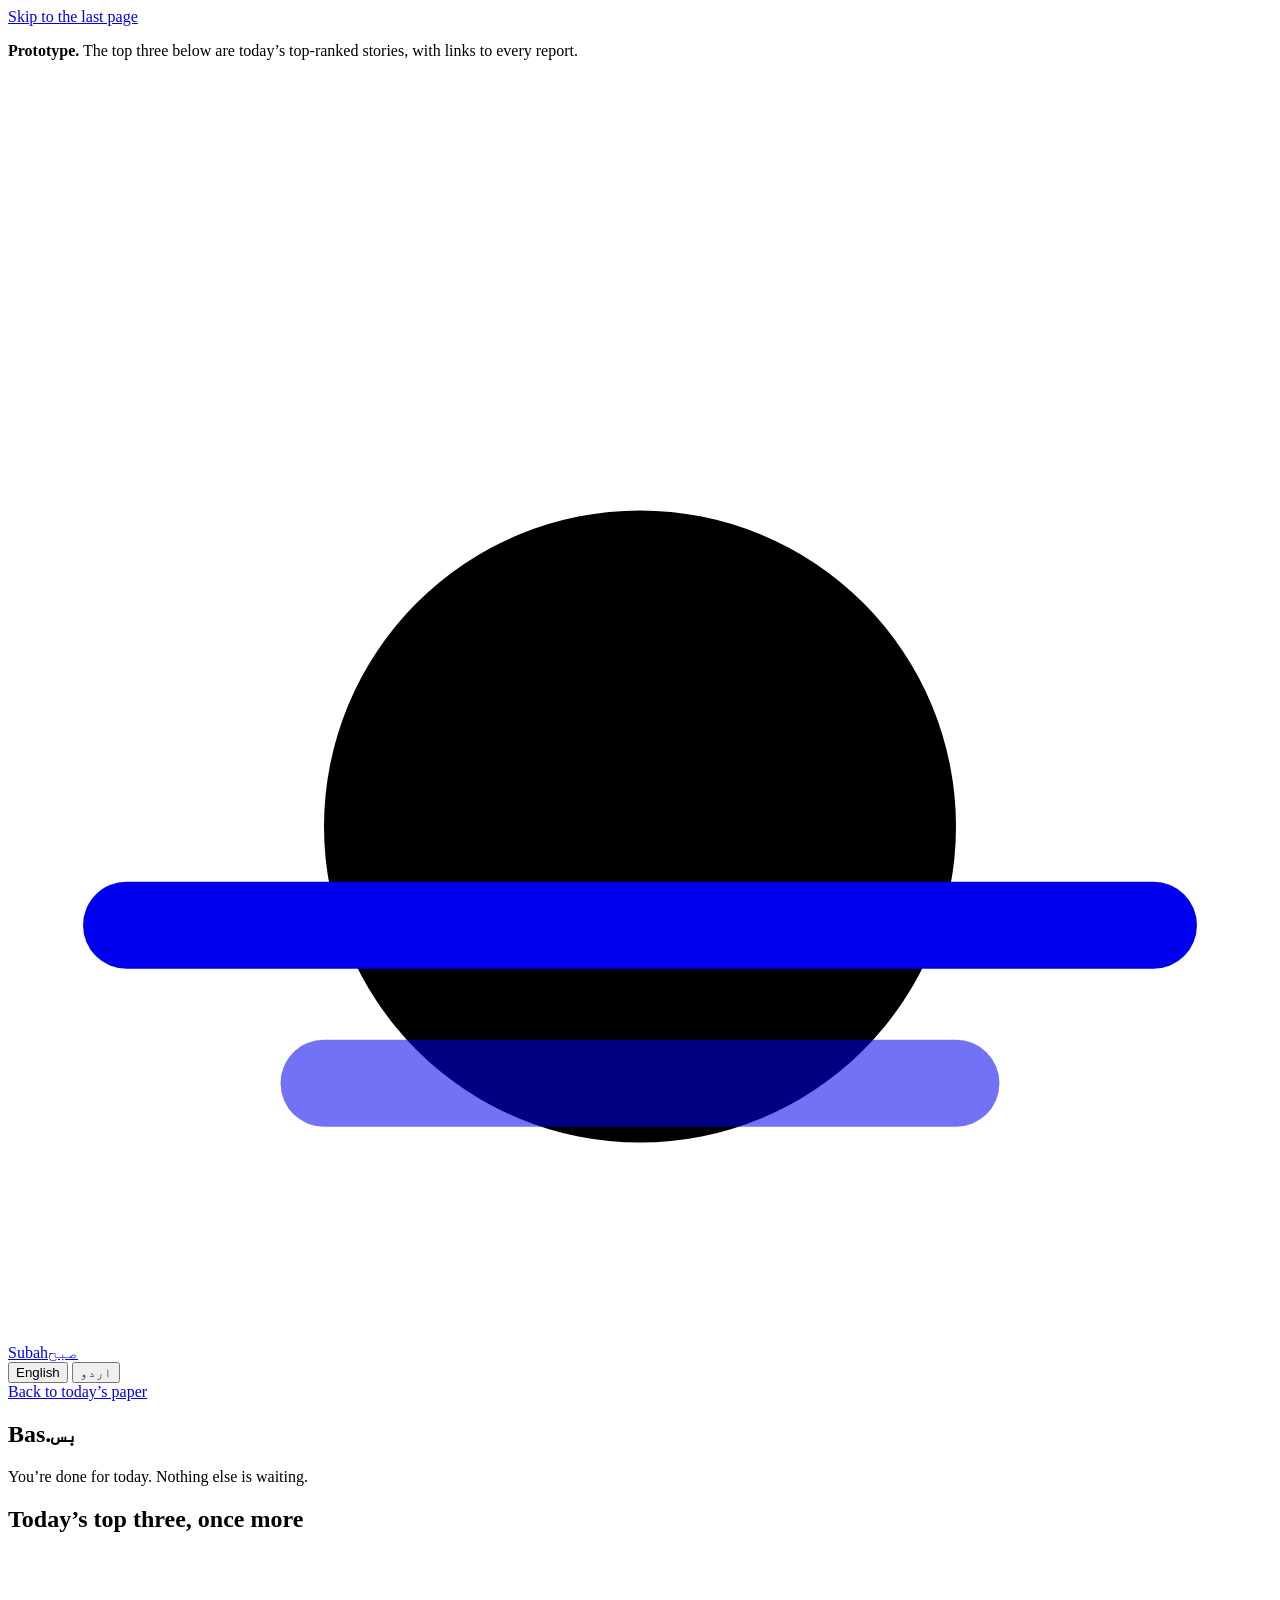
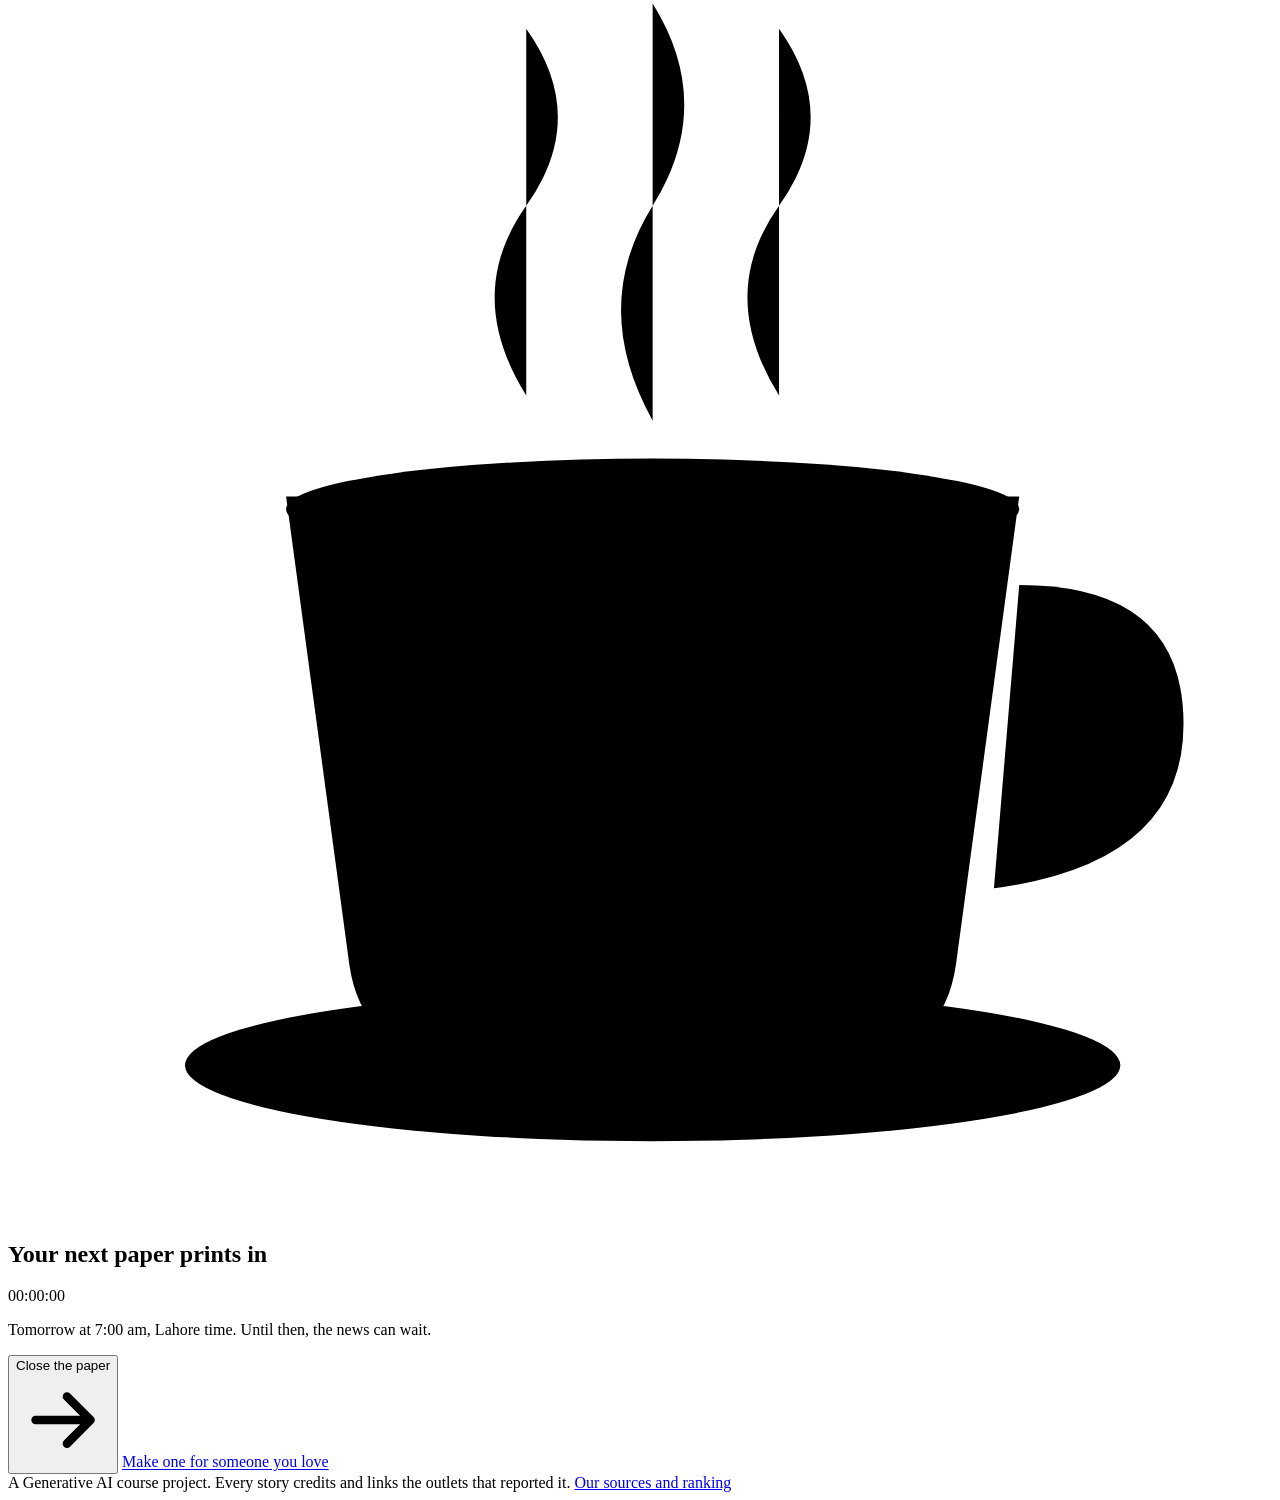
==== web/end.html @ 9cd40eb5 "Present Subah as a Generative AI course project Remove hackathon framing: team-name and event-ruling" ====
<!doctype html>
<html lang="en">
<head>
  <meta charset="utf-8">
  <meta name="viewport" content="width=device-width, initial-scale=1">
  <title>Bas, done for today</title>
  <meta name="description" content="The last page of today’s Subah: the top three stories again with their sources, and the time your next paper prints.">
  <meta name="theme-color" content="#f6f1e6">
  <link rel="preconnect" href="https://fonts.googleapis.com">
  <link rel="preconnect" href="https://fonts.gstatic.com" crossorigin>
  <link href="https://fonts.googleapis.com/css2?family=Gloock&family=Hanken+Grotesk:wght@400;500;700&family=Literata:ital,opsz,wght@0,7..72,400;0,7..72,600;1,7..72,400&family=Noto+Nastaliq+Urdu:wght@400;700&display=swap" rel="stylesheet">
  <link rel="stylesheet" href="assets/css/base.css">
  <link rel="stylesheet" href="assets/css/end.css">
  <script src="assets/js/common.js" defer></script>
  <script src="assets/js/end.js" defer></script>
</head>
<body class="theme-day page-end">
  <a class="skip-link" href="#end-main">Skip to the last page</a>
  <p class="demo-strip"><b>Prototype.</b> The top three below are today’s top-ranked stories, with links to every report.</p>

  <header class="end-head">
    <a class="wordmark" href="index.html" aria-label="Subah home">
      <span data-sunmark></span><span class="wordmark__en">Subah</span><span class="wordmark__ur" lang="ur">صبح</span>
    </a>
    <div class="seg" role="group" aria-label="Language" id="end-lang">
      <button type="button" data-lang="en" aria-pressed="true">English</button>
      <button type="button" data-lang="ur" aria-pressed="false" lang="ur">اردو</button>
    </div>
    <a class="end-back" href="paper.html" data-t="back">Back to today’s paper</a>
  </header>

  <main id="end-main" class="end-main">
    <section class="bas" aria-labelledby="bas-title">
      <div class="bas__sun" aria-hidden="true"></div>
      <h1 class="bas__title" id="bas-title"><span class="bas__en">Bas.</span><span class="bas__ur" lang="ur">بس</span></h1>
      <p class="bas__lede" data-t="lede">You’re done for today. Nothing else is waiting.</p>
      <div class="bas__stats" role="list" id="bas-stats"></div>
    </section>

    <section class="remember" aria-labelledby="remember-title">
      <h2 id="remember-title" data-t="rememberTitle">Today’s top three, once more</h2>
      <ol class="remember__list" id="remember-list"></ol>
    </section>

    <section class="tomorrow" aria-labelledby="tomorrow-title">
      <div class="chai" aria-hidden="true">
        <svg viewBox="0 0 200 200" class="chai__svg">
          <g class="chai__steam">
            <path d="M82 70 q-10 -16 0 -30 q10 -14 0 -28" />
            <path d="M102 74 q-10 -18 0 -34 q10 -16 0 -32" />
            <path d="M122 70 q-10 -16 0 -30 q10 -14 0 -28" />
          </g>
          <ellipse cx="102" cy="176" rx="74" ry="12" class="chai__saucer"/>
          <path d="M44 86 h116 l-10 74 q-2 14 -16 14 h-64 q-14 0 -16 -14z" class="chai__cup"/>
          <path d="M160 100 q26 0 26 22 q0 22 -30 26" class="chai__handle"/>
          <ellipse cx="102" cy="88" rx="58" ry="8" class="chai__tea"/>
          <path d="M58 120 h88" class="chai__band"/>
        </svg>
      </div>
      <div class="tomorrow__copy">
        <h2 id="tomorrow-title" data-t="nextTitle">Your next paper prints in</h2>
        <time class="tomorrow__count tabular" id="end-countdown">00:00:00</time>
        <p class="tomorrow__note" data-t="nextNote">Tomorrow at 7:00 am, Lahore time. Until then, the news can wait.</p>
        <div class="tomorrow__actions">
          <button class="btn btn--primary" type="button" id="close-paper" data-magnetic="0.15"><span data-t="close">Close the paper</span><span class="btn__orb" data-icon="arrow"></span></button>
          <a class="link-arrow" href="gift.html" data-t="gift">Make one for someone you love</a>
        </div>
      </div>
    </section>
  </main>

  <div class="closing" id="closing" hidden>
    <div class="closing__half closing__half--top"></div>
    <div class="closing__half closing__half--bottom"></div>
    <div class="closing__msg" role="dialog" aria-modal="true" aria-labelledby="closing-title">
      <svg class="closing__mark" viewBox="0 0 32 32" aria-hidden="true"><circle cx="16" cy="19" r="8" fill="var(--kesar)"/><path d="M3 21.5h26" stroke="currentColor" stroke-width="2.2" stroke-linecap="round"/><path d="M16 4.5v3.2M6.6 8.4l2.2 2.2M25.4 8.4l-2.2 2.2" stroke="var(--kesar)" stroke-width="2.2" stroke-linecap="round"/></svg>
      <p class="closing__title" id="closing-title" data-t="seeYou">See you at seven.</p>
      <p class="closing__ur" lang="ur">کل صبح سات بجے ملتے ہیں</p>
      <a class="btn btn--ghost" href="index.html" id="closing-home" data-t="home">Back to the front page</a>
    </div>
  </div>

  <footer class="site-footer site-footer--slim">
    <div class="container footer__base">
      <span>A Generative AI course project. Every story credits and links the outlets that reported it.</span>
      <a href="sources.html">Our sources and ranking</a>
    </div>
  </footer>
</body>
</html>
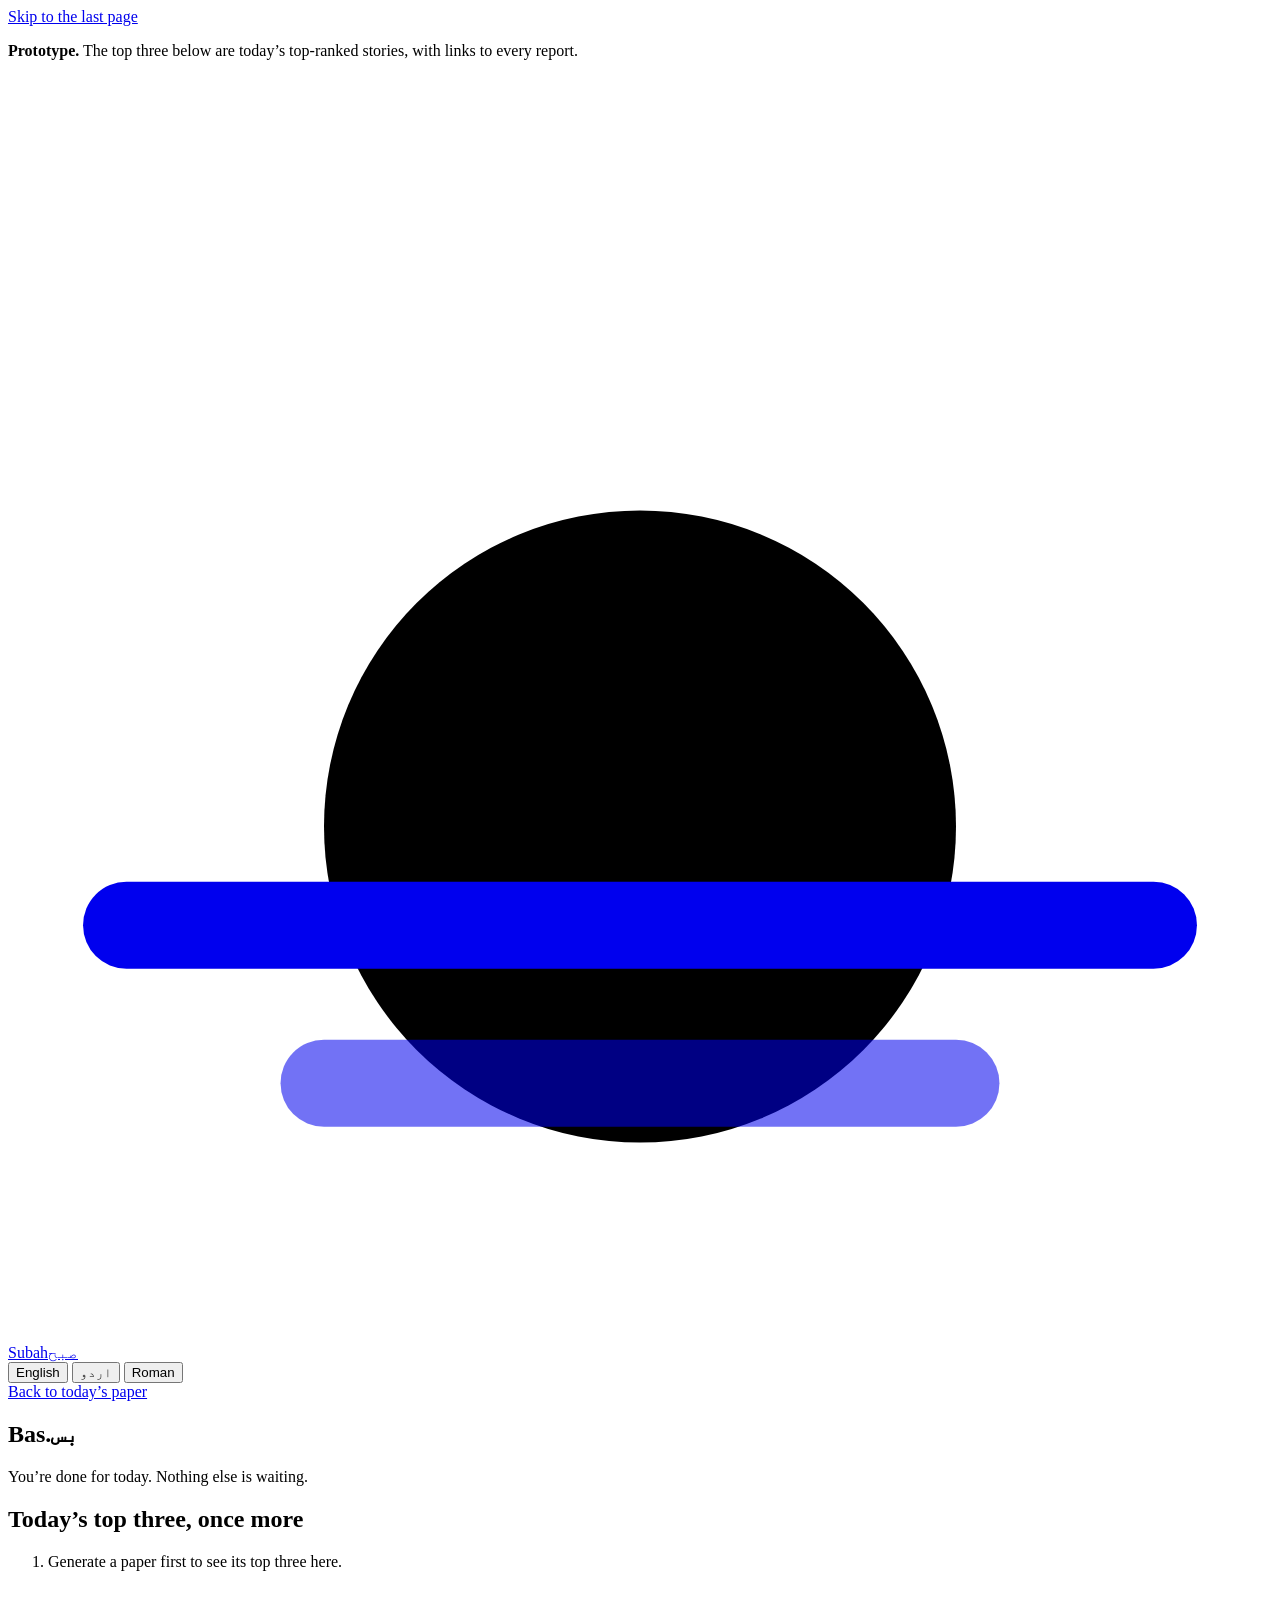
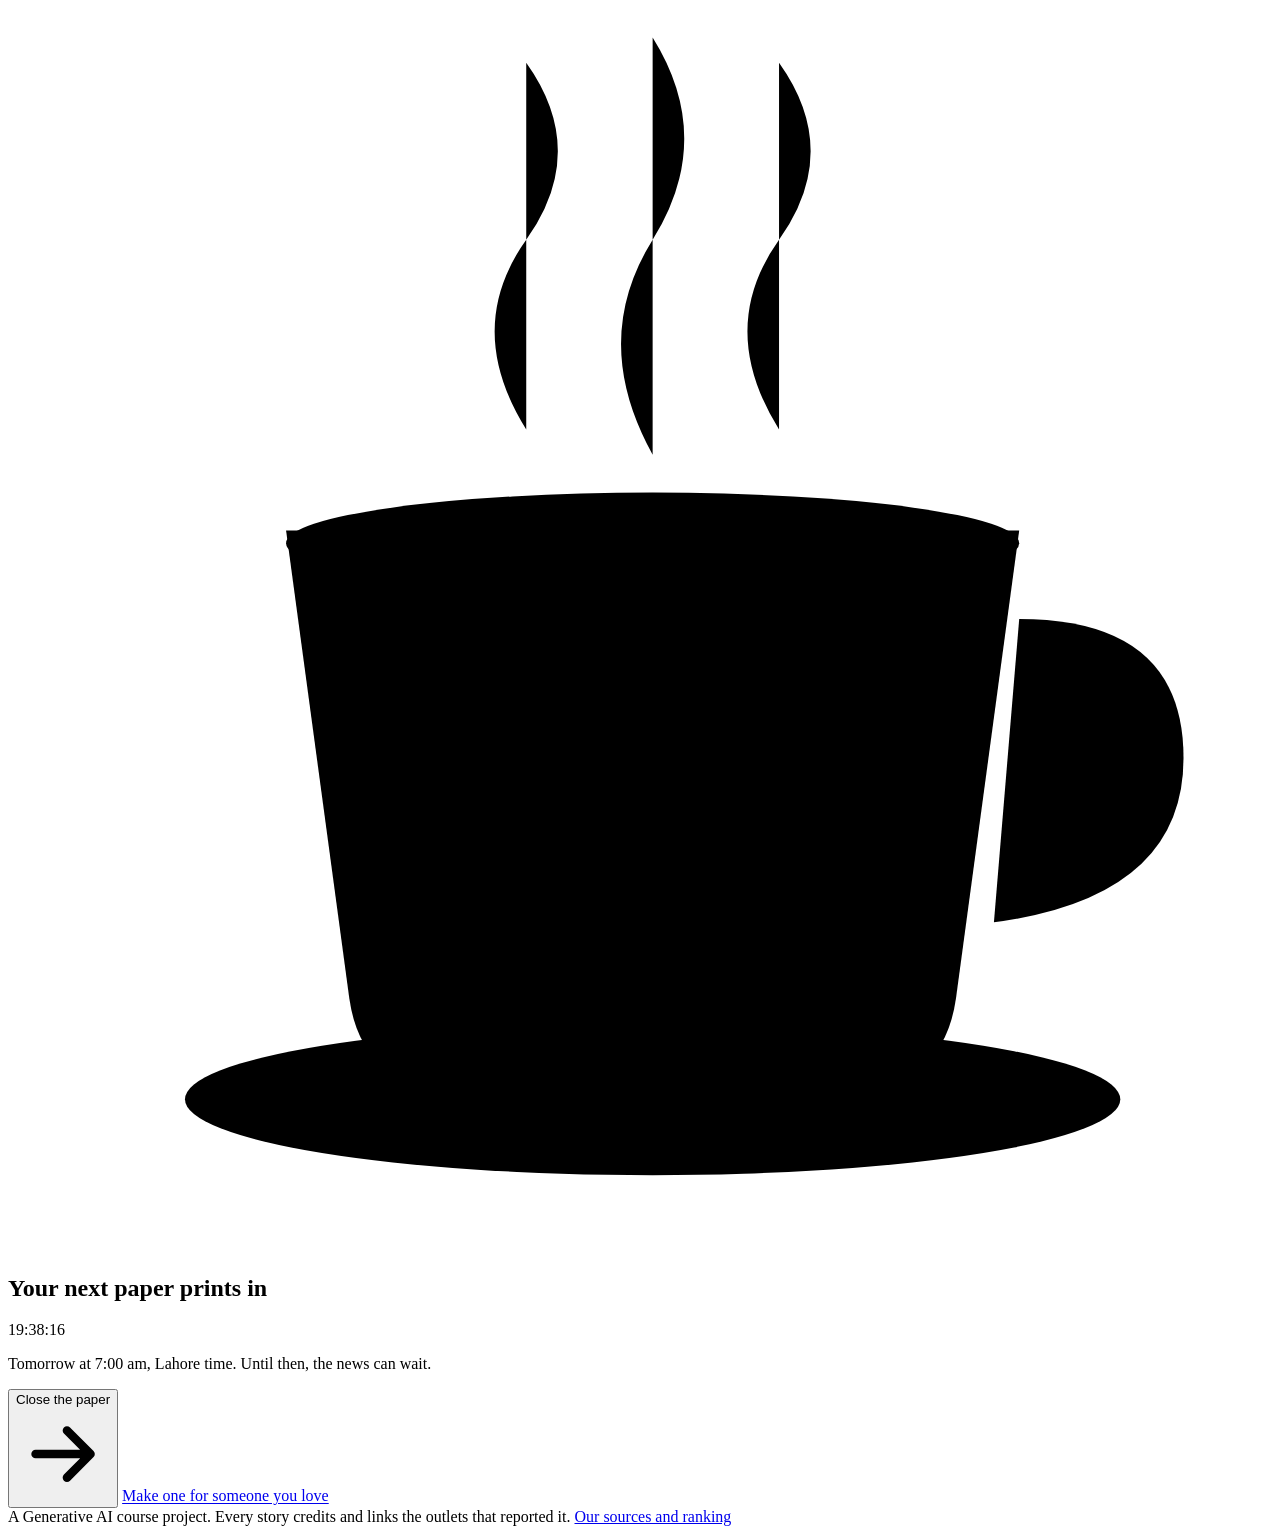
==== commit b8ca9fd9: "Roman Urdu on the last page, gift page and gift email Co-Authored-By: Claude Opus 5.5 <noreply@anthr" ====
--- a/web/end.html
+++ b/web/end.html
@@ -25,6 +25,7 @@
     <div class="seg" role="group" aria-label="Language" id="end-lang">
       <button type="button" data-lang="en" aria-pressed="true">English</button>
       <button type="button" data-lang="ur" aria-pressed="false" lang="ur">اردو</button>
+      <button type="button" data-lang="ro" aria-pressed="false" lang="ur-Latn" aria-label="Roman Urdu" title="Roman Urdu">Roman</button>
     </div>
     <a class="end-back" href="paper.html" data-t="back">Back to today’s paper</a>
   </header>
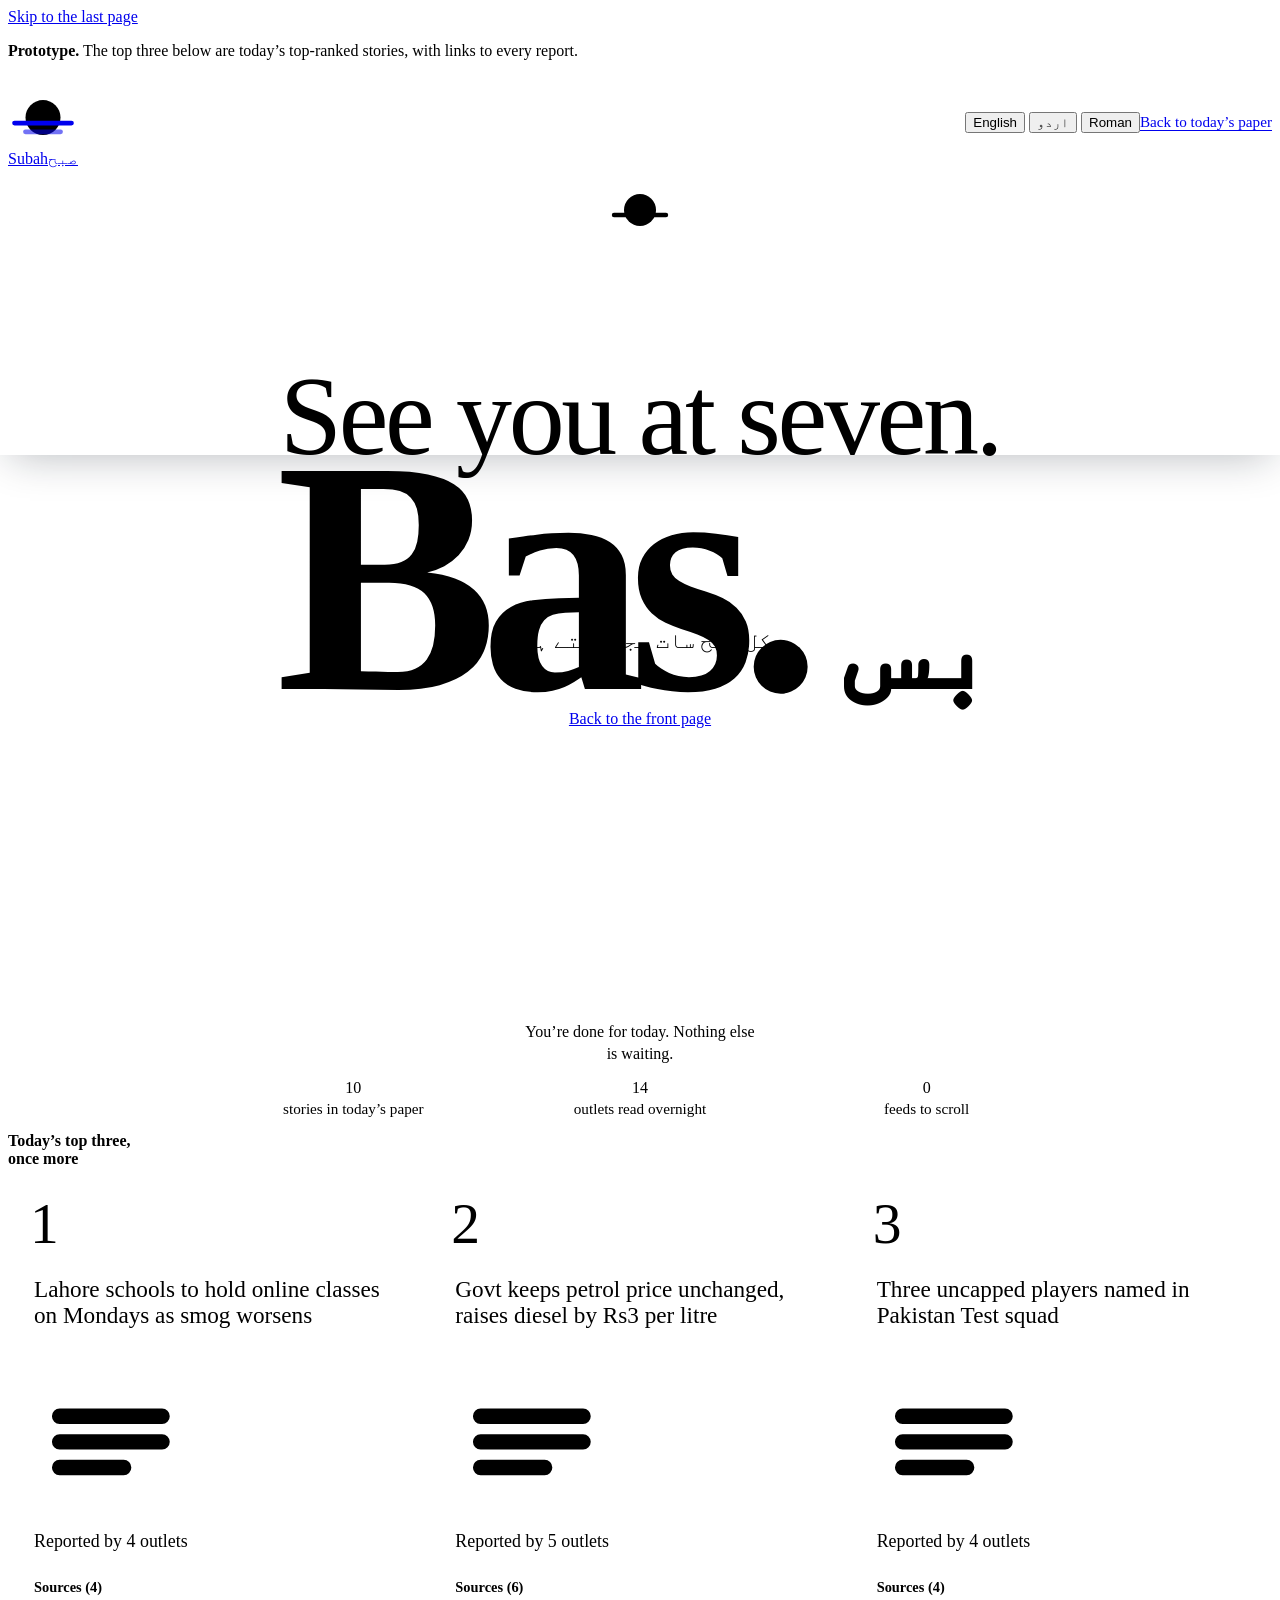
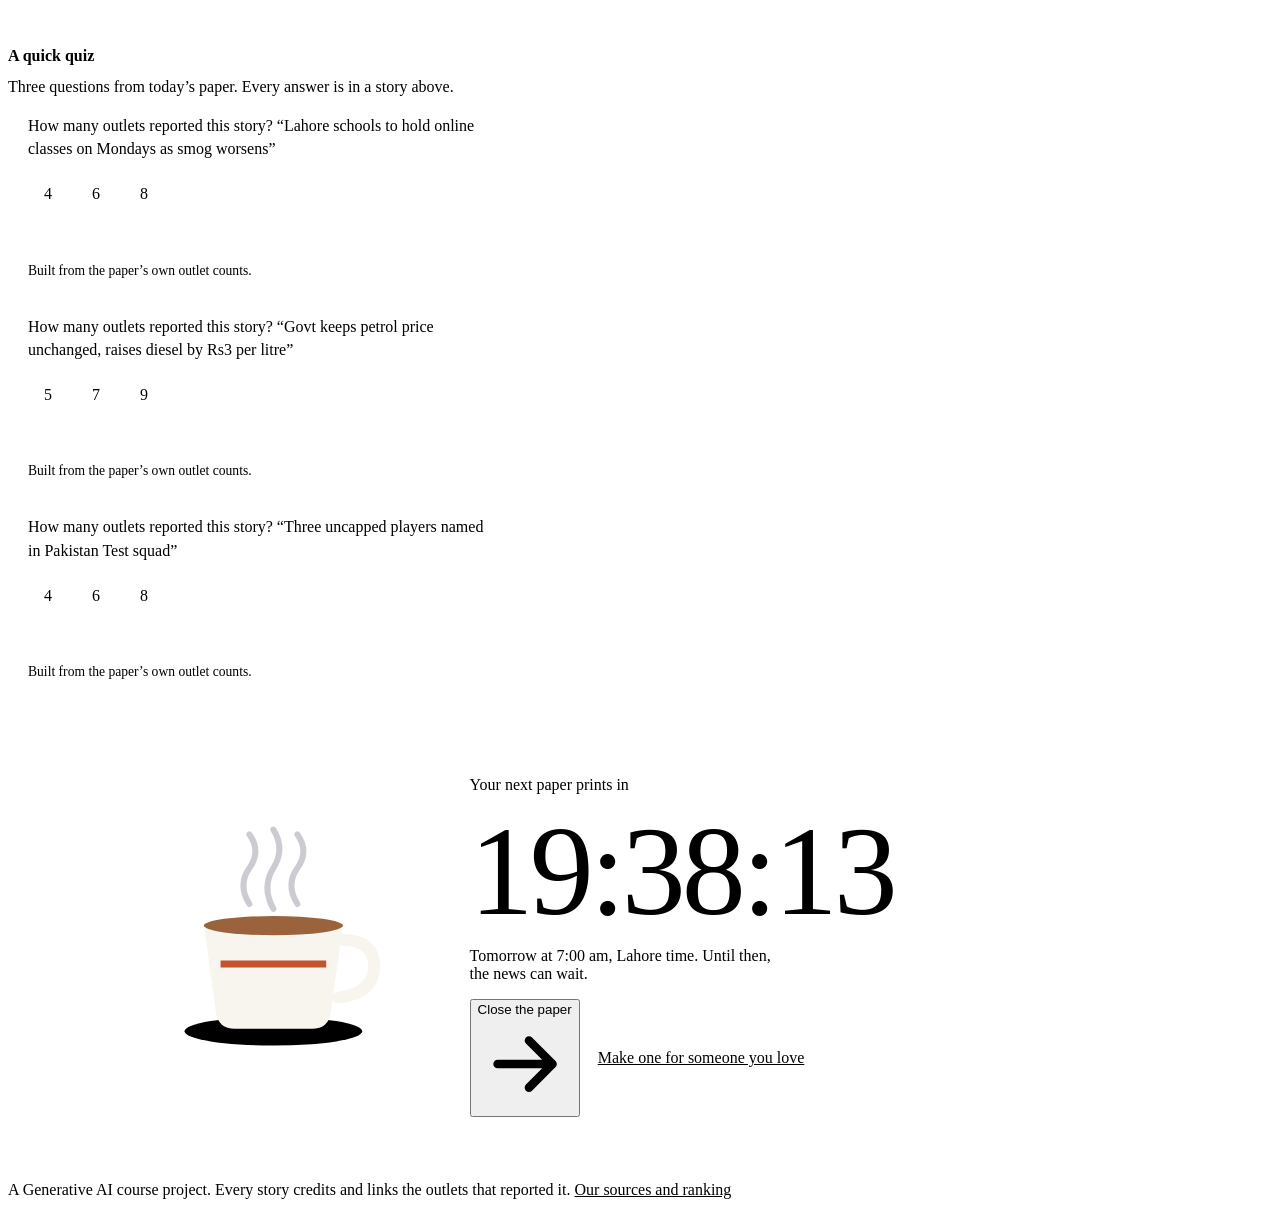
==== commit 3a19c393: "Last page: three takeaways and a three-question quiz One more AI call writes them from the checked s" ====
--- a/web/end.html
+++ b/web/end.html
@@ -41,6 +41,18 @@
     <section class="remember" aria-labelledby="remember-title">
       <h2 id="remember-title" data-t="rememberTitle">Today’s top three, once more</h2>
       <ol class="remember__list" id="remember-list"></ol>
+    </section>
+
+    <section class="takeaways" aria-labelledby="take-title" id="takeaways" hidden>
+      <h2 id="take-title" data-t="takeTitle">Three things to remember</h2>
+      <ol class="takeaways__list" id="take-list"></ol>
+    </section>
+
+    <section class="quiz" aria-labelledby="quiz-title" id="quiz" hidden>
+      <h2 id="quiz-title" data-t="quizTitle">A quick quiz</h2>
+      <p class="quiz__lede" data-t="quizLede">Three questions from today’s paper. Every answer is in a story above.</p>
+      <ol class="quiz__list" id="quiz-list"></ol>
+      <p class="quiz__score" id="quiz-score" aria-live="polite"></p>
     </section>
 
     <section class="tomorrow" aria-labelledby="tomorrow-title">
--- a/web/assets/css/end.css
+++ b/web/assets/css/end.css
@@ -0,0 +1,164 @@
+/* the last page */
+:root {
+  --kesar-soft: oklch(95% 0.045 75);
+  --morning: oklch(95.5% 0.03 82);
+  --cup: oklch(97% 0.01 90);
+  --cup-band: oklch(58% 0.15 38);
+  --tea: oklch(55% 0.09 55);
+  --steam: oklch(60% 0.02 262 / 0.5);
+}
+body.page-end {
+  background:
+    radial-gradient(80% 60% at 50% 0%, var(--day-1), transparent 70%),
+    var(--morning);
+}
+.end-head {
+  width: min(100% - 2 * var(--gutter), 1240px); margin: 0 auto; min-height: 84px;
+  display: flex; align-items: center; gap: var(--space-lg); flex-wrap: wrap;
+}
+.end-head .wordmark { margin-right: auto; }
+.end-back { font-size: 0.95rem; text-underline-offset: 0.2em; }
+.end-main { width: min(100% - 2 * var(--gutter), 1240px); margin: 0 auto; padding-bottom: var(--space-3xl); }
+
+/* Bas */
+.bas { position: relative; text-align: center; padding: var(--space-2xl) 0 var(--space-3xl); display: grid; justify-items: center; }
+.bas__sun {
+  position: absolute; top: 4%; left: 50%; width: min(70vw, 620px); aspect-ratio: 1; transform: translateX(-50%);
+  border-radius: 50%; z-index: 0; pointer-events: none;
+  background: radial-gradient(circle, color-mix(in oklab, var(--sun) 70%, transparent) 0 30%, color-mix(in oklab, var(--sun) 22%, transparent) 50%, transparent 70%);
+}
+.bas__title {
+  position: relative; z-index: 1;
+  font-size: clamp(7rem, 26vw, 21rem); line-height: 0.8; letter-spacing: -0.055em; max-width: none;
+  display: flex; align-items: baseline; justify-content: center; flex-wrap: wrap; gap: 0 0.12em;
+}
+.bas__ur { font-family: var(--font-urdu); font-weight: 700; letter-spacing: 0; font-size: 0.4em; line-height: 1.5; color: var(--kesar-deep); }
+html.motion .bas__en { display: inline-block; animation: bas-in 1.1s var(--ease-out) both; }
+html.motion .bas__ur { display: inline-block; animation: bas-in 1.1s var(--ease-out) 0.18s both; }
+@keyframes bas-in { from { opacity: 0; transform: translateY(30%) scale(0.96); } }
+.bas__lede { position: relative; z-index: 1; margin-top: var(--space-xl); font-size: var(--step-2); line-height: 1.35; max-width: 30ch; font-family: var(--font-read); }
+.bas__stats {
+  position: relative; z-index: 1; margin-top: var(--space-2xl);
+  display: grid; grid-template-columns: repeat(3, minmax(0, 1fr)); width: min(100%, 860px);
+  border-top: 1px solid var(--rule);
+}
+.bas__stats > div { padding: var(--space-lg) var(--space-md) 0; display: grid; gap: 4px; border-left: 1px solid var(--rule); }
+.bas__stats > div:first-child { border-left: 0; }
+.bas__stats b { font-family: var(--font-display); font-weight: 400; font-size: var(--step-4); line-height: 1; }
+.bas__stats span { color: var(--muted); font-size: 0.95rem; }
+
+/* remember */
+.remember { padding: var(--space-3xl) 0; border-top: 4px double var(--rule-2); }
+.remember h2 { font-size: var(--step-5); max-width: 16ch; }
+.remember__list { list-style: none; margin: var(--space-xl) 0 0; padding: 0; display: grid; grid-template-columns: repeat(3, minmax(0, 1fr)); gap: var(--space-lg); counter-reset: r; }
+.remember__list li {
+  counter-increment: r; position: relative; background: var(--paper); border-radius: var(--radius-lg);
+  padding: 76px 26px 28px; box-shadow: var(--shadow-soft); border: 1px solid var(--rule);
+  font-family: var(--font-read); font-size: 1.12rem; line-height: 1.55;
+}
+.remember__list li::before {
+  content: counter(r); position: absolute; top: 14px; left: 22px;
+  font-family: var(--font-display); font-size: 3.6rem; line-height: 1; color: var(--kesar);
+}
+[dir="rtl"] .remember__list li::before, .remember__list li[lang="ur"]::before { left: auto; right: 22px; }
+.remember__list li[lang="ur"] { font-family: var(--font-urdu); line-height: 2.2; font-size: 1.05rem; text-align: right; }
+html.motion .remember__list li.is-flip { animation: flip-in 640ms var(--ease-out) both; animation-delay: calc(var(--i) * 90ms); }
+@keyframes flip-in { from { opacity: 0; transform: perspective(900px) rotateX(-40deg) translateY(16px); } }
+
+/* tomorrow */
+.tomorrow {
+  margin-top: var(--space-xl); padding: clamp(28px, 5vw, 64px); border-radius: var(--radius-lg);
+  background: var(--night-1); color: var(--on-night);
+  display: grid; grid-template-columns: minmax(0, 0.7fr) minmax(0, 1.3fr); gap: var(--space-2xl); align-items: center;
+  position: relative; overflow: hidden;
+}
+.tomorrow::before {
+  content: ""; position: absolute; right: 7%; top: 12%; width: 56px; height: 56px; border-radius: 50%;
+  box-shadow: inset -13px 7px 0 0 var(--moon); transform: rotate(-24deg);
+}
+.tomorrow h2 { font-family: var(--font-ui); font-size: var(--step-1); font-weight: 500; color: var(--on-night-2); letter-spacing: 0; }
+.tomorrow__count { display: block; font-family: var(--font-display); font-size: clamp(3.4rem, 10vw, 8rem); line-height: 1; letter-spacing: -0.03em; margin-top: 6px; }
+.tomorrow__note { color: var(--on-night-2); margin-top: 12px; max-width: 40ch; }
+.tomorrow__actions { margin-top: var(--space-xl); display: flex; flex-wrap: wrap; gap: 18px; align-items: center; }
+.tomorrow__actions .link-arrow { color: var(--on-night-2); }
+.chai { display: grid; place-items: center; }
+.chai__svg { width: min(100%, 240px); overflow: visible; }
+.chai__saucer { fill: var(--night-3); }
+.chai__cup { fill: var(--cup); }
+.chai__handle { fill: none; stroke: var(--cup); stroke-width: 10; stroke-linecap: round; }
+.chai__tea { fill: var(--tea); }
+.chai__band { stroke: var(--cup-band); stroke-width: 6; }
+.chai__steam path { fill: none; stroke: var(--steam); stroke-width: 5; stroke-linecap: round; opacity: 0.8; }
+html.motion .chai__steam path { animation: steam 3.6s var(--ease-in-out) infinite; transform-box: fill-box; transform-origin: bottom; }
+html.motion .chai__steam path:nth-child(2) { animation-delay: -1.2s; }
+html.motion .chai__steam path:nth-child(3) { animation-delay: -2.4s; }
+@keyframes steam { 0% { opacity: 0; transform: translateY(8px) scaleY(0.8); } 40% { opacity: 0.85; } 100% { opacity: 0; transform: translateY(-18px) scaleY(1.1); } }
+
+/* closing fold */
+.closing { position: fixed; inset: 0; z-index: var(--z-modal); display: grid; place-items: center; perspective: 1600px; }
+.closing__half { position: absolute; left: 0; right: 0; height: 50.5%; background: var(--paper); }
+.closing__half--top { top: 0; transform-origin: top; border-bottom: 1px solid var(--rule); box-shadow: 0 10px 40px -10px oklch(20% 0.03 262 / 0.3); }
+.closing__half--bottom { bottom: 0; transform-origin: bottom; }
+.closing__msg { position: relative; z-index: 2; text-align: center; display: grid; justify-items: center; gap: 12px; padding: var(--gutter); }
+.closing__mark { width: 64px; height: 64px; }
+.closing__title { font-family: var(--font-display); font-size: clamp(3rem, 9vw, 7rem); line-height: 1; letter-spacing: -0.03em; }
+.closing__ur { font-family: var(--font-urdu); font-size: 1.4rem; line-height: 2; color: var(--kesar-deep); }
+.closing__msg .btn { margin-top: 12px; }
+html.motion .closing.is-open .closing__half--top { animation: fold-top 700ms var(--ease-out) both; }
+html.motion .closing.is-open .closing__half--bottom { animation: fold-bottom 700ms var(--ease-out) 80ms both; }
+html.motion .closing.is-open .closing__msg { animation: msg-in 700ms var(--ease-out) 520ms both; }
+@keyframes fold-top { from { transform: rotateX(-92deg); } }
+@keyframes fold-bottom { from { transform: rotateX(92deg); } }
+@keyframes msg-in { from { opacity: 0; transform: translateY(14px); } }
+
+.site-footer--slim { padding: var(--space-xl) 0; }
+.site-footer--slim .footer__base { margin-top: 0; padding-top: 0; border-top: 0; }
+.site-footer--slim a { color: var(--on-night); }
+
+/* language */
+.page-end[data-lang="ur"] .bas__lede, .page-end[data-lang="ur"] [data-t].is-ur { font-family: var(--font-urdu); line-height: 2; }
+.is-ur { font-family: var(--font-urdu) !important; line-height: 2 !important; letter-spacing: 0 !important; }
+h2.is-ur { font-weight: 700; }
+
+@media (max-width: 900px) {
+  .remember__list { grid-template-columns: minmax(0, 1fr); }
+  .tomorrow { grid-template-columns: minmax(0, 1fr); }
+  .chai__svg { width: 160px; }
+  .end-back { display: none; }
+}
+@media (max-width: 560px) {
+  .bas__stats { grid-template-columns: minmax(0, 1fr); }
+  .bas__stats > div { border-left: 0; border-bottom: 1px solid var(--rule); padding: var(--space-md) 0; }
+  .end-head .seg button { padding: 0 10px; }
+}
+
+/* top three */
+.top3 { display: grid; gap: 14px; align-content: start; padding-top: 72px !important; }
+.top3__head { font-family: var(--font-display); font-size: 1.45rem; line-height: 1.12; }
+.top3__head[lang="ur"] { font-family: var(--font-urdu); font-weight: 700; line-height: 1.9; font-size: 1.15rem; }
+.top3 .badge { justify-self: start; white-space: normal; }
+.top3__src summary { cursor: pointer; font-family: var(--font-ui); font-weight: 700; font-size: 0.9rem; min-height: 36px; display: flex; align-items: center; }
+.top3__src ul { list-style: none; margin: 0; padding: 0; display: grid; gap: 8px; font-family: var(--font-ui); font-size: 0.9rem; line-height: 1.4; }
+.top3__src a { color: var(--ink-2); }
+.top3__src a[lang="ur"] { font-family: var(--font-urdu); line-height: 1.9; }
+
+/* ------------------------------------------------------------ takeaways and quiz */
+.takeaways, .quiz { padding: var(--space-3xl) 0; border-top: 4px double var(--rule-2); }
+.takeaways h2, .quiz h2 { font-size: var(--step-5); max-width: 16ch; }
+.takeaways__list { margin: var(--space-xl) 0 0; padding-inline-start: 1.4em; display: grid; gap: var(--space-md); font-family: var(--font-read); font-size: var(--step-1); line-height: 1.5; max-width: 62ch; }
+.takeaways__list li::marker { color: var(--kesar-deep); font-family: var(--font-display); }
+.takeaways__list li[lang="ur"], .quiz [lang="ur"] { font-family: var(--font-urdu); line-height: 2.1; }
+.quiz__lede { color: var(--muted); margin: var(--space-sm) 0 0; }
+.quiz__list { list-style: none; margin: var(--space-xl) 0 0; padding: 0; display: grid; gap: var(--space-lg); max-width: 62ch; }
+.quiz__q { background: var(--paper); border: 1px solid var(--rule); border-radius: var(--radius); padding: 18px 20px; display: grid; gap: 12px; }
+.quiz__ask { margin: 0; font-family: var(--font-read); font-size: var(--step-1); line-height: 1.45; }
+.quiz__opts { display: flex; flex-wrap: wrap; gap: 8px; }
+.quiz__opt { font: inherit; padding: 10px 16px; min-height: 44px; border-radius: 99px; border: 1px solid var(--rule-2); background: var(--paper-2); color: var(--ink); cursor: pointer; }
+.quiz__opt:hover:not(:disabled) { background: var(--kesar-soft); }
+.quiz__opt:focus-visible { outline: 3px solid var(--focus); outline-offset: 2px; }
+.quiz__opt:disabled { cursor: default; opacity: 0.75; }
+.quiz__opt.is-right { background: var(--ok-soft); border-color: var(--ok); color: var(--ink); opacity: 1; }
+.quiz__opt.is-wrong { background: var(--bad-soft); border-color: var(--bad); color: var(--ink); opacity: 1; text-decoration: line-through; }
+.quiz__fb { margin: 0; min-height: 1.4em; display: flex; flex-wrap: wrap; gap: 12px; }
+.quiz__src { margin: 0; color: var(--muted); font-size: 0.85rem; }
+.quiz__score { font-family: var(--font-display); font-size: var(--step-2); margin: var(--space-lg) 0 0; }
